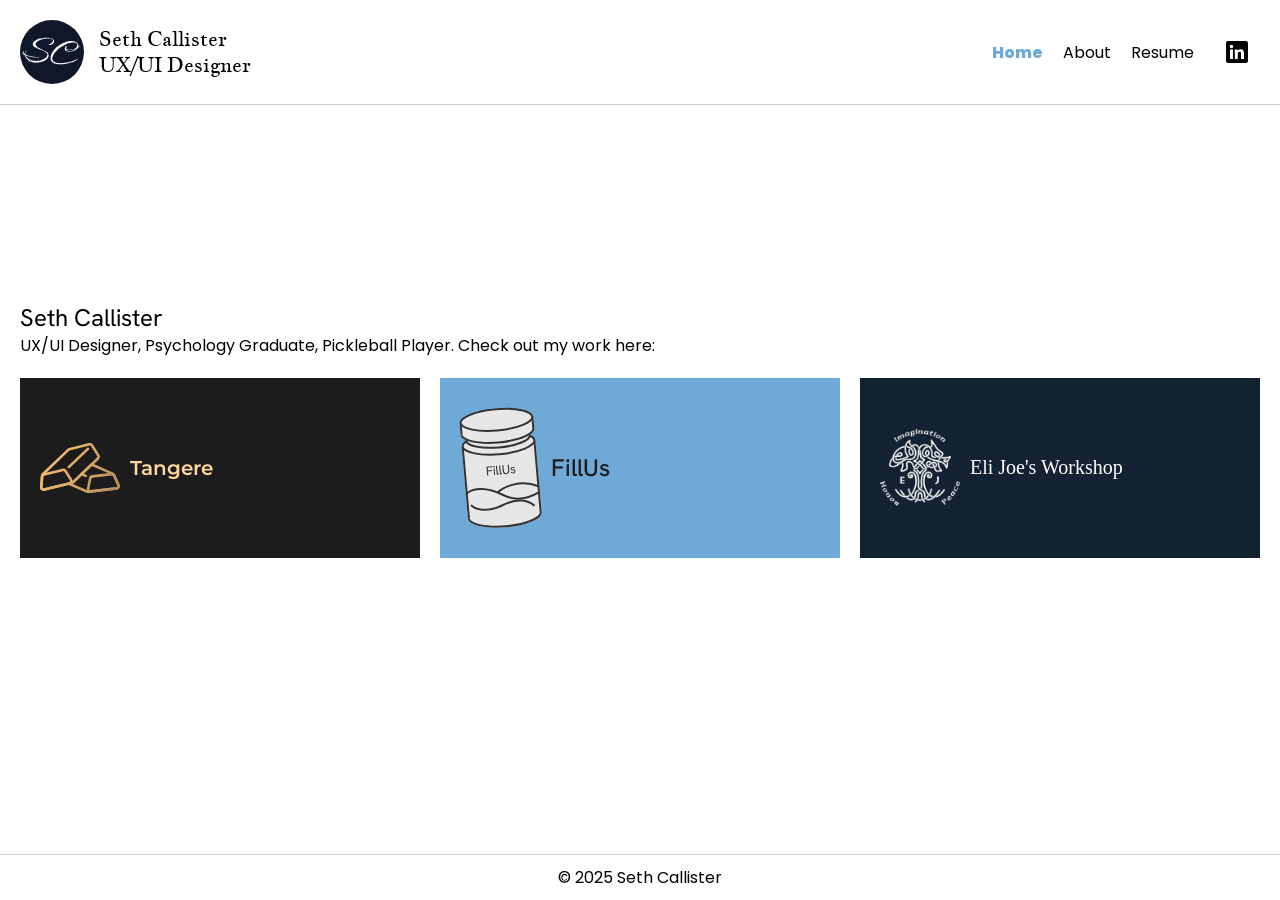
==== index.html @ 8375b160 "fillus update" ====
<!DOCTYPE html>
<html lang="en">
<head>
  <meta charset="UTF-8">
  <meta name="viewport" content="width=device-width, initial-scale=1.0">
  <title>Seth Callister, UX Designer</title>
  <link rel="stylesheet" href="style.css">
  <link rel="preconnect" href="https://fonts.googleapis.com">
  <link rel="preconnect" href="https://fonts.gstatic.com" crossorigin>
  <link href="https://fonts.googleapis.com/css2?family=Atkinson+Hyperlegible:ital,wght@0,400;0,700;1,400;1,700&family=Hanken+Grotesk:ital,wght@0,100..900;1,100..900&family=IM+Fell+English:ital@0;1&family=Jacques+Francois&family=Montserrat:ital,wght@0,100..900;1,100..900&family=Poppins:ital,wght@0,100;0,200;0,300;0,400;0,500;0,600;0,700;0,800;0,900;1,100;1,200;1,300;1,400;1,500;1,600;1,700;1,800;1,900&display=swap" rel="stylesheet">
</head>
<body>
  <header>
    <div id="workmark">
      <a href="index.html"><img src="assets/logo.svg" alt="Seth Callister Logo" class="logo"></a>
      <h1>Seth Callister<br>UX/UI Designer</h1>
    </div>
    
    <nav>
      <ul>
        <li><a href="index.html" id="active">Home</a></li>
        <li><a href="about.html">About</a></li>
        <li><a href="assets/resume.pdf">Resume</a></li>
        <li><a href="https://www.linkedin.com/in/seth-callister/"><img src="assets/linkedin.svg" alt="LinkedIn"></a></li>
      </ul>
      <img src="assets/hamburg.svg" alt="Menu" id="menu">
    </nav>
  </header>

  <main id="home-main">
    <section>
      <h2>Seth Callister</h2>
      <p>UX/UI Designer, Psychology Graduate, Pickleball Player. Check out my work here:</p>  
    </section>
    <section id="card-container">
      <a href="tangere.html" class="card"><img src="assets/tangere-gold.svg" alt="Tangere Logo">Tangere</a>
      <a href="fillus.html" class="card"><img src="assets/fillus.svg" alt="FillUs Logo">FillUs</a>
      <a href="ejw.html" class="card"><img src="assets/ejw-white.webp" width=80 alt="Eli Joe's Workshop Logo">Eli Joe's Workshop</a>
    </section>
  </main>

  <footer>
    <p>&copy; 2025 Seth Callister</p>
  </footer>
  <script src="script.js"></script>
</body>
</html>
---- style.css ----
body{
  margin: 0;
  padding: 0;
  font-family: "Poppins", sans-serif;
  display: flex;
  flex-direction: column;
  min-height: 100vh;
}

header{
  padding: 20px;
  display: flex;
  justify-content: space-between;
  align-items: center;
  border-bottom: 1px solid #ccc;
}
#workmark{
  display: flex;
  align-items: center;
  gap: 15px;
}
nav ul {
  display: none;
}
nav img{
  padding: 8px;
}
main{
  padding: 20px;
  flex: 1;
}

h1,h2,h3,h4,h5,h6{
  font-family: "Jacques Francois", serif;
  font-weight: 400;
  margin: 0;
}
h1{
  font-size: 20px;
}
p{
  margin: 0;
}
a {
  margin: 0;
  color: #000;
  text-decoration: none;
}
a img{
  display: block;
}
ul {
  margin: 0;
}

#card-container{
  display: flex;
  flex-direction: column;
  gap: 20px;
  margin: 20px 0;
}
a.card {
  margin: 0;
}
.card{
  display: flex;
  align-items: center;
  gap: 10px;
  height: 140px;
  padding: 20px;

}
.card:nth-child(1){
  background-color: #1C1C1C;
  color: #FFD89A;
  font-family: "Montserrat", sans-serif; 
  font-size: 20px;
  font-weight: 600;
}
.card:nth-child(2){
  background-color: #6FA9D6;
  color: #1C1C1C;
  font-family: "Hanken Grotesk", sans-serif;
  font-size: 24px;
  font-weight: 500;
}
.card:nth-child(2) img{
  transform: rotate(-5deg); 
}
.card:nth-child(3){
  background-color: rgb(19, 34, 50);
  color: #fff;
  font-family: "IM Fell English", serif;
  font-size: 20px;
}
.card:hover{
  box-shadow: 8px 8px 15px rgba(0, 0, 0, 0.3);
  transform: translate(-5px, -5px);
  transition: all 0.3s ease;
  filter: brightness(1.1);
}

footer {
  padding: 10px;
  border-top: 1px solid #ccc;
  display: flex;
  justify-content: center;
}

@media (min-width: 900px) { /* DESKTOP */
  #home-main{
    display: flex;
    flex-direction: column;
    justify-content: center;
    padding-bottom: 100px;
  }
  #card-container {
    flex-direction: row;
  }
  .card{
      flex: 1;
  }
  #menu{
    display: none;
  }
  nav ul{
    display: flex;
    align-items: center;
    gap: 20px;
  }
  #active{
    color: #6FA9D6;
    font-weight: 800;
  }
  nav ul li {
    list-style-type: none;
  }
  nav ul li a:hover{
    color: #6FA9D6;
  }
}

/* TANGERE */
#tangere-main{
  background-color: #1C1C1C;
  color: #fff;
  font-family: "Poppins", sans-serif;
  padding-bottom: 60px;
}
#tangere-wrapper{
  display: flex;
  flex-direction: column;
  gap: 20px;
  max-width: 400px;
  margin: 0 auto;
}

#tangere-banner{
  display: flex;
  align-items: center;
  gap: 10px;
  color: #FFD89A;
  font-family: "Montserrat", sans-serif;
  font-size: 20px;
  font-weight: 600;
  padding: 20px 0;
}

.tangere-content{
  padding: 15px;
  display: flex;
  flex-direction: column;
  gap: 10px;
  background-color: #2E2D2C;
  border-radius: 0px 20px 20px 20px;
}
.tangere-content strong{
  font-weight: 700;
  color: #FFD89A;
}
.tangere-content h2{
  font-weight: 700;
  color: #FFD89A;
  font-family: "Poppins", sans-serif;
  font-size: 20px;
}
.tangere-content-head{
  display: flex;
  gap: 5px;
  align-items: center;
}

.tangere-big{
  padding: 30px;
  display: flex;
  flex-direction: column;
  gap: 15px;
  text-align: center;
  color: #3e3e3e;
  background-color: #F0E6D4;
  border-radius: 0px 20px 20px 20px;
}
.tangere-big h3{
  font-size: 36px;
  font-family: 'Montserrat', sans-serif;
  color: #888;
}

/* EJW */
#ejw-main{
  background-color: #1e1e1e;
}
#ejw-wrapper{
  display: flex;
  flex-direction: column;
  gap: 40px;
  max-width: 75%;
  margin: 40px auto;
}

/* FillUs */
#fillus-main{
  background-color: #FAFAF8;
  font-family: "Atkinson Hyperlegible", sans-serif;
}
#fillus-main h1,h2,h3,h4,h5,h6{
  font-family: 'Hanken Grotesk', sans-serif;
}
#fillus-main h1{
  font-size: 32px;
}
#fillus-main ul{
  padding: 0 20px;
}

#fillus-wrapper{
  display: flex;
  flex-direction: column;
  align-items: center;
}
#fillus-wrapper section{
  margin: 0 auto 20px auto;
  padding: 20px;
  background-color: #E0E5EC;
  border-radius: 20px;

  display: flex;
  flex-direction: column;
  gap: 10px;

  width: 600px;
}

#fillus-header{
  display: flex;
  flex-direction: row;
  align-items: center;
  gap: 20px;
  margin-bottom: 20px;
}
#fillus-header img{
  transform: rotate(-5deg);
}
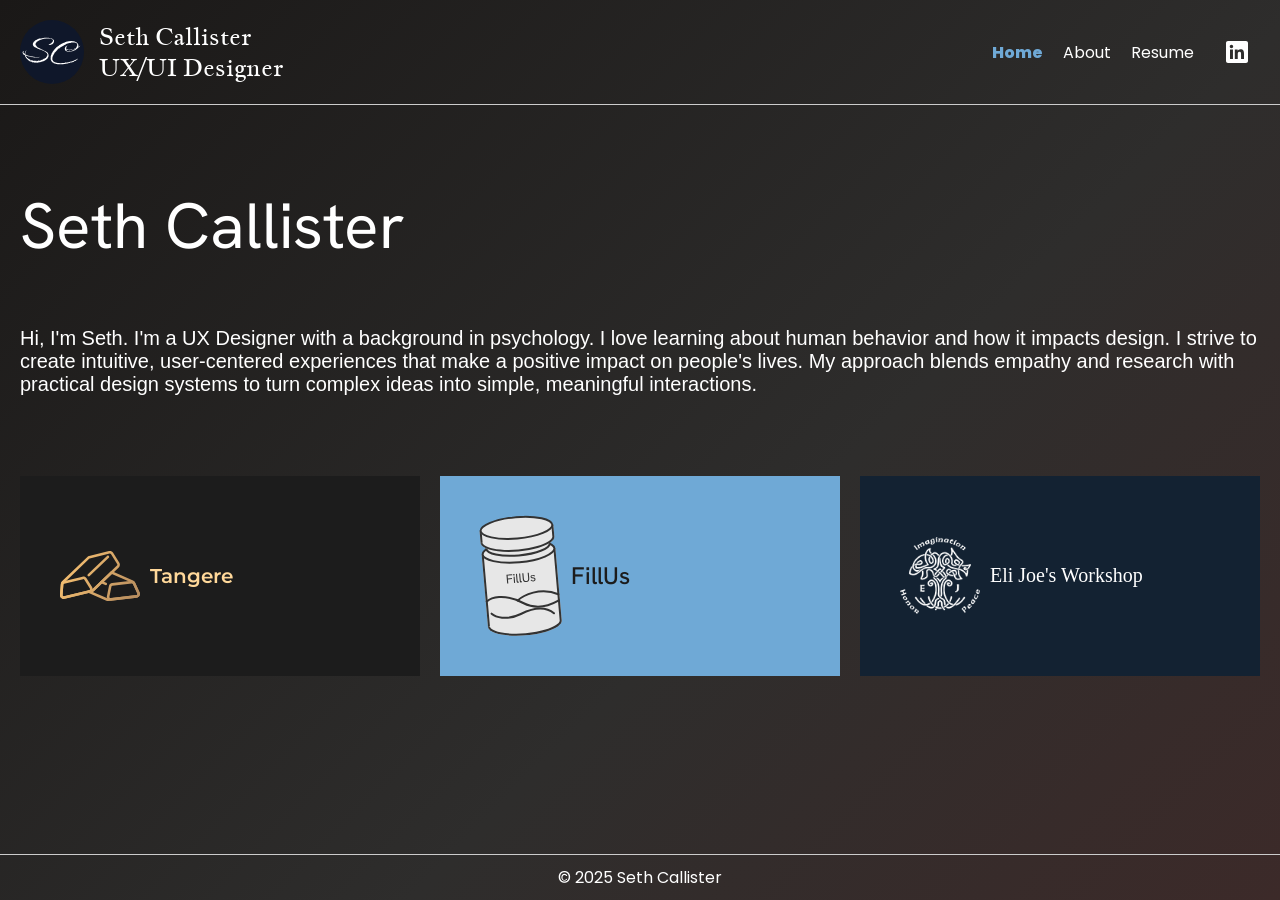
==== commit f4179ad8: "dark mode big update into dark mode" ====
--- a/index.html
+++ b/index.html
@@ -11,27 +11,27 @@
 </head>
 <body>
   <header>
-    <div id="workmark">
-      <a href="index.html"><img src="assets/logo.svg" alt="Seth Callister Logo" class="logo"></a>
-      <h1>Seth Callister<br>UX/UI Designer</h1>
+    <div id="head-wrapper">
+      <div id="workmark">
+        <a href="index.html"><img src="assets/logo.svg" alt="Seth Callister Logo" class="logo"></a>
+        <h1>Seth Callister<br>UX/UI Designer</h1>
+      </div>
+      
+      <nav>
+        <ul>
+          <li><a href="index.html" id="active">Home</a></li>
+          <li><a href="about.html">About</a></li>
+          <li><a href="assets/scallister-resume.pdf" target="_blank">Resume</a></li>
+          <li><a href="https://www.linkedin.com/in/seth-callister/"><img src="assets/linkedin.svg" alt="LinkedIn"></a></li>
+        </ul>
+        <img src="assets/hamburg.svg" alt="Menu" id="menu">
+      </nav>
     </div>
-    
-    <nav>
-      <ul>
-        <li><a href="index.html" id="active">Home</a></li>
-        <li><a href="about.html">About</a></li>
-        <li><a href="assets/resume.pdf">Resume</a></li>
-        <li><a href="https://www.linkedin.com/in/seth-callister/"><img src="assets/linkedin.svg" alt="LinkedIn"></a></li>
-      </ul>
-      <img src="assets/hamburg.svg" alt="Menu" id="menu">
-    </nav>
   </header>
 
   <main id="home-main">
-    <section>
-      <h2>Seth Callister</h2>
-      <p>UX/UI Designer, Psychology Graduate, Pickleball Player. Check out my work here:</p>  
-    </section>
+    <h2>Seth Callister</h2>
+    <p>Hi, I'm Seth. I'm a UX Designer with a background in psychology. I love learning about human behavior and how it impacts design. I strive to create intuitive, user-centered experiences that make a positive impact on people's lives. My approach blends empathy and research with practical design systems to turn complex ideas into simple, meaningful interactions.</p>
     <section id="card-container">
       <a href="tangere.html" class="card"><img src="assets/tangere-gold.svg" alt="Tangere Logo">Tangere</a>
       <a href="fillus.html" class="card"><img src="assets/fillus.svg" alt="FillUs Logo">FillUs</a>
--- a/style.css
+++ b/style.css
@@ -5,14 +5,21 @@
   display: flex;
   flex-direction: column;
   min-height: 100vh;
+
+  background: linear-gradient(135deg, #1A1817 0%, #2E2D2C 60%, #3C2A29 100%);
+  color: #fff;
 }
 
 header{
+  border-bottom: 1px solid #ccc;
+}
+#head-wrapper{
   padding: 20px;
   display: flex;
   justify-content: space-between;
   align-items: center;
-  border-bottom: 1px solid #ccc;
+  max-width: 1720px;
+  margin: 0 auto;
 }
 #workmark{
   display: flex;
@@ -21,6 +28,9 @@
 }
 nav ul {
   display: none;
+}
+nav ul li a{
+  color: #fff;
 }
 nav img{
   padding: 8px;
@@ -35,8 +45,8 @@
   font-weight: 400;
   margin: 0;
 }
-h1{
-  font-size: 20px;
+h1,h2{
+  font-size: 24px;
 }
 p{
   margin: 0;
@@ -53,6 +63,20 @@
   margin: 0;
 }
 
+#home-main{
+  display: flex;
+  flex-direction: column;
+  gap: 60px;
+  max-width: 1720px;
+  margin: 0 auto;
+}
+#home-main h2{
+  font-size: 64px;
+}
+#home-main p{
+  font-size: 20px;
+  font-weight: 300;
+}
 #card-container{
   display: flex;
   flex-direction: column;
@@ -66,8 +90,8 @@
   display: flex;
   align-items: center;
   gap: 10px;
-  height: 140px;
-  padding: 20px;
+  height: 200px;
+  padding: 0 40px;
 
 }
 .card:nth-child(1){
@@ -210,18 +234,43 @@
 #ejw-main{
   background-color: #1e1e1e;
 }
+#ejw-main h1 {
+  color: #8e4a49;
+  font-family:'IM Fell English', serif;
+  font-size: 36px;
+}
+#ejw-main h2{
+  color: #8e4a49;
+  font-family:'Montserrat', sans-serif;
+  font-size: 24px;
+}
+#ejw-main p{
+  font-family: 'Montserrat', sans-serif;
+  font-size: 16px;
+}
 #ejw-wrapper{
   display: flex;
   flex-direction: column;
-  gap: 40px;
-  max-width: 75%;
+  gap: 60px;
+  max-width: 1720px;
   margin: 40px auto;
+}
+#ejw-wrapper section{
+  display: flex;
+  flex-direction: column;
+  gap: 20px;
+}
+.section-title{
+  display: flex;
+  align-items: center;
+  gap: 10px;
 }
 
 /* FillUs */
 #fillus-main{
   background-color: #FAFAF8;
   font-family: "Atkinson Hyperlegible", sans-serif;
+  color: #333;
 }
 #fillus-main h1,h2,h3,h4,h5,h6{
   font-family: 'Hanken Grotesk', sans-serif;
@@ -256,8 +305,13 @@
   flex-direction: row;
   align-items: center;
   gap: 20px;
-  margin-bottom: 20px;
+  margin: 20px 0 40px;
 }
 #fillus-header img{
   transform: rotate(-5deg);
+}
+
+#about-main{
+  max-width: 1720px;
+  margin: 0 auto;
 }
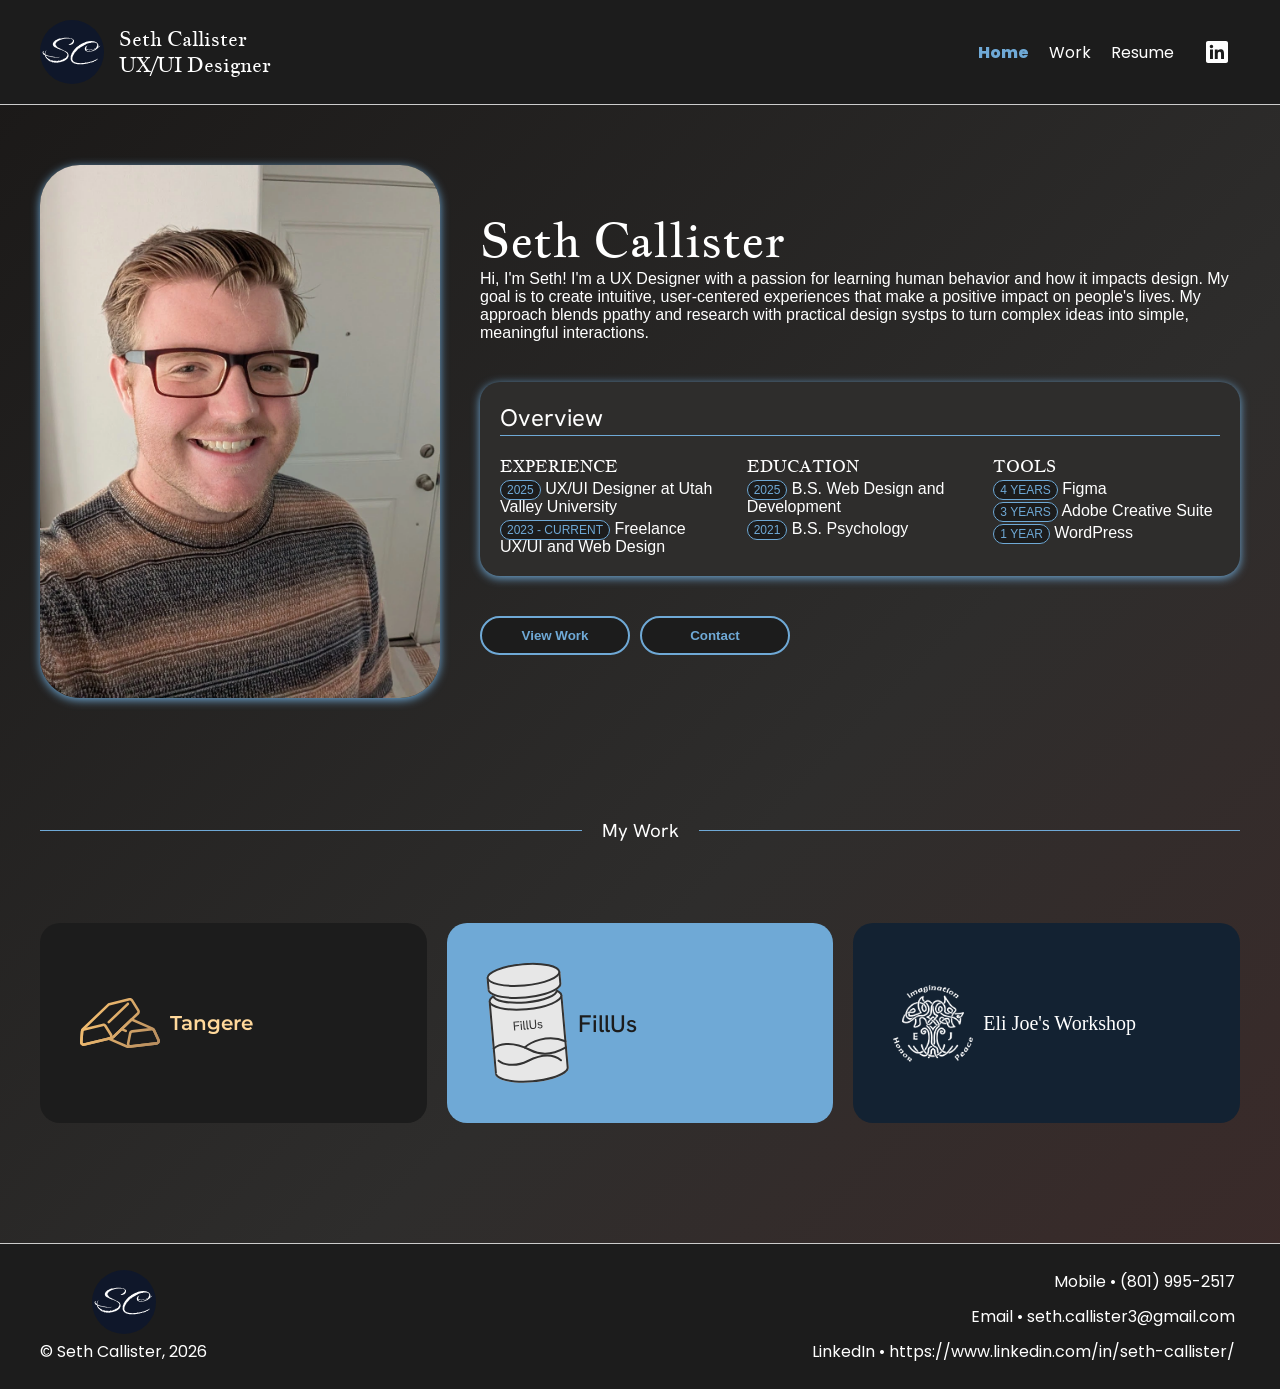
==== commit e272de23: "Redesign homepage, add assets, and update pages Remove old about.html and add site assets (favicon.i" ====
--- a/index.html
+++ b/index.html
@@ -4,6 +4,8 @@
   <meta charset="UTF-8">
   <meta name="viewport" content="width=device-width, initial-scale=1.0">
   <title>Seth Callister, UX Designer</title>
+  <link rel="icon" type="image/svg+xml" href="assets/logo.svg">
+  <link rel="icon" type="image/x-icon" href="assets/favicon.ico">
   <link rel="stylesheet" href="style.css">
   <link rel="preconnect" href="https://fonts.googleapis.com">
   <link rel="preconnect" href="https://fonts.gstatic.com" crossorigin>
@@ -14,13 +16,13 @@
     <div id="head-wrapper">
       <div id="workmark">
         <a href="index.html"><img src="assets/logo.svg" alt="Seth Callister Logo" class="logo"></a>
-        <h1>Seth Callister<br>UX/UI Designer</h1>
+        <p>Seth Callister<br>UX/UI Designer</p>
       </div>
       
       <nav>
         <ul>
           <li><a href="index.html" id="active">Home</a></li>
-          <li><a href="about.html">About</a></li>
+          <li><a href="#card-container">Work</a></li>
           <li><a href="assets/scallister-resume.pdf" target="_blank">Resume</a></li>
           <li><a href="https://www.linkedin.com/in/seth-callister/"><img src="assets/linkedin.svg" alt="LinkedIn"></a></li>
         </ul>
@@ -30,8 +32,43 @@
   </header>
 
   <main id="home-main">
-    <h2>Seth Callister</h2>
-    <p>Hi, I'm Seth. I'm a UX Designer with a background in psychology. I love learning about human behavior and how it impacts design. I strive to create intuitive, user-centered experiences that make a positive impact on people's lives. My approach blends empathy and research with practical design systems to turn complex ideas into simple, meaningful interactions.</p>
+    <div class="intro">
+      <img src="assets/seth.webp" alt="Seth Callister" id="seth-img">
+      <div id="intro-text-wrapper">
+        <h1>Seth Callister</h1>
+        <p>Hi, I'm Seth! I'm a UX Designer with a passion for learning human behavior and how it impacts design. My goal is to create intuitive, user-centered experiences that make a positive impact on people's lives. My approach blends ppathy and research with practical design systps to turn complex ideas into simple, meaningful interactions.</p>
+        <div id="overview">
+          <h2>Overview</h2>
+          <div id="overview-row">
+            <div class="overview-column">
+              <h3>Experience</h3>
+              <p><small>2025</small> UX/UI Designer at Utah Valley University</p>
+              <p><small>2023 - Current</small> Freelance UX/UI and Web Design</p>
+            </div>
+            <div class="overview-column">
+              <h3>Education</h3>
+              <p><small>2025</small> B.S. Web Design and Development</p>
+              <p><small>2021</small> B.S. Psychology</p>
+            </div>
+            <div class="overview-column">
+              <h3>Tools</h3>
+              <p><small>4 years</small> Figma</p>
+              <p><small>3 years</small> Adobe Creative Suite</p>
+              <p><small>1 year</small> WordPress</p>
+            </div>
+          </div>
+        </div>
+        <div id="buttons">
+          <button id="work-btn">View Work</button>
+          <button id="contact-btn">Contact</button>
+        </div>
+      </div>
+    </div>
+    <div id="divider">
+      <div class="line"></div>
+      <h3>My Work</h3>
+      <div class="line"></div>
+    </div>
     <section id="card-container">
       <a href="tangere.html" class="card"><img src="assets/tangere-gold.svg" alt="Tangere Logo">Tangere</a>
       <a href="fillus.html" class="card"><img src="assets/fillus.svg" alt="FillUs Logo">FillUs</a>
@@ -40,7 +77,17 @@
   </main>
 
   <footer>
-    <p>&copy; 2025 Seth Callister</p>
+    <div id="footer-wrapper">
+      <div id="footer-content">
+        <a href="index.html"><img src="assets/logo.svg" alt="Seth Callister Logo" class="logo"></a>
+        <p>&copy; Seth Callister, 2026</p>
+      </div>
+      <div id="footer-contact">
+          <p><a href="tel:+8019952517">Mobile &bull; (801) 995-2517</a></p>
+          <p><a href="mailto:seth.callister3@gmail.com">Email &bull; seth.callister3@gmail.com</a></p>
+          <p><a href="https://www.linkedin.com/in/seth-callister/">LinkedIn &bull; https://www.linkedin.com/in/seth-callister/</a>
+      </div>
+    </div>
   </footer>
   <script src="script.js"></script>
 </body>
--- a/style.css
+++ b/style.css
@@ -2,15 +2,15 @@
   margin: 0;
   padding: 0;
   font-family: "Poppins", sans-serif;
-  display: flex;
-  flex-direction: column;
-  min-height: 100vh;
-
   background: linear-gradient(135deg, #1A1817 0%, #2E2D2C 60%, #3C2A29 100%);
   color: #fff;
+  display: flex;
+  flex-direction: column;
+  min-height: 100vh;
 }
 
 header{
+  background-color: #1C1C1C;
   border-bottom: 1px solid #ccc;
 }
 #head-wrapper{
@@ -18,7 +18,7 @@
   display: flex;
   justify-content: space-between;
   align-items: center;
-  max-width: 1720px;
+  max-width: 1200px;
   margin: 0 auto;
 }
 #workmark{
@@ -26,6 +26,11 @@
   align-items: center;
   gap: 15px;
 }
+#workmark p{
+  font-size: 20px;
+  font-family: 'Jacques Francois', serif;
+}
+
 nav ul {
   display: none;
 }
@@ -40,16 +45,20 @@
   flex: 1;
 }
 
-h1,h2,h3,h4,h5,h6{
+h1, h2, h3, h4, h5, h6{
   font-family: "Jacques Francois", serif;
   font-weight: 400;
   margin: 0;
 }
-h1,h2{
-  font-size: 24px;
+h1{
+  font-size: 48px;
 }
 p{
   margin: 0;
+}
+img{
+  max-width: 100%;
+  height: auto;
 }
 a {
   margin: 0;
@@ -63,19 +72,109 @@
   margin: 0;
 }
 
+/* HOME */
 #home-main{
-  display: flex;
-  flex-direction: column;
-  gap: 60px;
-  max-width: 1720px;
-  margin: 0 auto;
-}
-#home-main h2{
-  font-size: 64px;
+  max-width: 1200px;
+  margin: 0 auto;
 }
 #home-main p{
+  font-size: 16px;
+  font-weight: 300;
+}
+
+.intro{
+  padding: 40px 0 60px;
+  display: flex;
+  flex-direction: column;
+  align-items: center;
+  gap: 40px;
+}
+#seth-img{
+  max-width: 400px;
+  width: 100%;
+  height: auto;
+  border-radius: 40px;
+  box-shadow: 
+    0px 2px 10px #6FA9D6;
+}
+#intro-text-wrapper{
+  display: flex;
+  flex-direction: column;
+}
+#overview{
+  margin: 40px 0;
+  padding: 20px;
+  background-color: #2E2D2C;
+  border-radius: 20px;
+  box-shadow: 
+    0px 2px 10px #6FA9D6;
+}
+#overview h2{
+  margin-bottom: 20px;
+  padding-bottom: 2px;
+  border-bottom: 1px solid #6FA9D6;
+}
+#overview h3{
+  font-family: "Jacques Francois", serif;
+  font-size: 16px;
+  text-transform: uppercase;
+}
+#overview-row{
+  display: flex;
+  gap: 20px;
+}
+.overview-column{
+  flex: 1;
+  display: flex;
+  flex-direction: column;
+  gap: 4px;
+}
+#overview small{
+  font-size: 12px;
+  text-transform: uppercase;
+  border: 1px solid #6FA9D6;
+  background-color: #1C1C1C;
+  color: #6FA9D6;
+  padding: 2px 6px;
+  border-radius: 10px;
+}
+#buttons{
+  display: flex;
+  justify-content: center;
+  gap: 10px;
+}
+#intro-text-wrapper button{
+  width: 150px;
+  padding: 10px;
+  border: none;
+  border-radius: 20px;
+  border: 2px solid #6FA9D6;
+  background-color: #1C1C1C;
+  color: #6FA9D6;
+  font-weight: 600;
+  cursor: pointer;
+}
+#intro-text-wrapper button:hover{
+  background-color: #6FA9D6;
+  color: #1C1C1C;
+  transition: all 0.3s ease;
+}
+#divider{
+  display: flex;
+  align-items: center;
+  gap: 20px;
+  margin: 60px 0;
+}
+#divider h4{
+  font-family: "Jacques Francois", serif;
   font-size: 20px;
-  font-weight: 300;
+  font-weight: 400;
+  color: #fff;
+}
+.line{
+  flex: 1;
+  height: 1px;
+  background-color: #6FA9D6;
 }
 #card-container{
   display: flex;
@@ -92,7 +191,8 @@
   gap: 10px;
   height: 200px;
   padding: 0 40px;
-
+  transition: all 0.3s ease;
+    border-radius: 20px;
 }
 .card:nth-child(1){
   background-color: #1C1C1C;
@@ -118,18 +218,35 @@
   font-size: 20px;
 }
 .card:hover{
-  box-shadow: 8px 8px 15px rgba(0, 0, 0, 0.3);
+  box-shadow: 
+    2px 2px 10px #6FA9D6;
   transform: translate(-5px, -5px);
   transition: all 0.3s ease;
   filter: brightness(1.1);
 }
 
 footer {
-  padding: 10px;
   border-top: 1px solid #ccc;
-  display: flex;
+  background-color: #1C1C1C;
+  padding: 20px;
+  text-align: center;
+}
+#footer-content{
+  display: flex;
+  flex-direction: column;
   justify-content: center;
-}
+  align-items: center;
+  gap: 5px;
+}
+#footer-contact{ 
+  margin: 20px 0;
+}
+#footer-contact p{
+  padding: 5px;
+}
+#footer-contact a{
+    color: #fff; 
+  }
 
 @media (min-width: 900px) { /* DESKTOP */
   #home-main{
@@ -138,6 +255,9 @@
     justify-content: center;
     padding-bottom: 100px;
   }
+  .intro{
+    flex-direction: row;
+  }
   #card-container {
     flex-direction: row;
   }
@@ -162,6 +282,27 @@
   nav ul li a:hover{
     color: #6FA9D6;
   }
+  #buttons{ 
+  justify-content: start;
+  }
+  #footer-wrapper{
+  max-width: 1200px;
+  margin: 0 auto;
+  display: flex;
+  align-items: center;
+  justify-content: space-between;
+  gap: 10px;
+  }
+  #footer-contact{
+    margin: 0;
+  }
+  #footer-contact p{
+    text-align: right;
+  }
+  #footer-contact a:hover{
+    color: #6FA9D6;
+    transition: all 0.3s ease;
+  }
 }
 
 /* TANGERE */
@@ -169,13 +310,13 @@
   background-color: #1C1C1C;
   color: #fff;
   font-family: "Poppins", sans-serif;
-  padding-bottom: 60px;
+  padding-bottom: 100px;
 }
 #tangere-wrapper{
   display: flex;
   flex-direction: column;
-  gap: 20px;
-  max-width: 400px;
+  gap: 24px;
+  max-width: 640px;
   margin: 0 auto;
 }
 
@@ -185,13 +326,13 @@
   gap: 10px;
   color: #FFD89A;
   font-family: "Montserrat", sans-serif;
-  font-size: 20px;
+  font-size: 40px;
   font-weight: 600;
-  padding: 20px 0;
+  padding: 40px 0;
 }
 
 .tangere-content{
-  padding: 15px;
+  padding: 25px;
   display: flex;
   flex-direction: column;
   gap: 10px;
@@ -215,10 +356,11 @@
 }
 
 .tangere-big{
-  padding: 30px;
-  display: flex;
-  flex-direction: column;
-  gap: 15px;
+  margin: 40px 0;
+  padding: 60px;
+  display: flex;
+  flex-direction: column;
+  gap: 24px;
   text-align: center;
   color: #3e3e3e;
   background-color: #F0E6D4;
@@ -229,6 +371,12 @@
   font-family: 'Montserrat', sans-serif;
   color: #888;
 }
+.tangere-img-wrapper{
+  display: flex;
+  flex-direction: column;
+  gap: 15px;
+  margin: 40px 0;
+}
 
 /* EJW */
 #ejw-main{
@@ -248,11 +396,21 @@
   font-family: 'Montserrat', sans-serif;
   font-size: 16px;
 }
+#ejw-main a{
+  color: white;
+  font-family: 'Montserrat', sans-serif;
+  font-size: 16px;
+  font-weight: 600;
+}
+#ejw-main a:hover{
+  color: #8e4a49;
+  transition: all 0.3s ease;
+}
 #ejw-wrapper{
   display: flex;
   flex-direction: column;
   gap: 60px;
-  max-width: 1720px;
+  max-width: 1200px;
   margin: 40px auto;
 }
 #ejw-wrapper section{
@@ -271,6 +429,7 @@
   background-color: #FAFAF8;
   font-family: "Atkinson Hyperlegible", sans-serif;
   color: #333;
+  padding-bottom: 100px;
 }
 #fillus-main h1,h2,h3,h4,h5,h6{
   font-family: 'Hanken Grotesk', sans-serif;
@@ -282,36 +441,41 @@
   padding: 0 20px;
 }
 
-#fillus-wrapper{
-  display: flex;
-  flex-direction: column;
-  align-items: center;
-}
-#fillus-wrapper section{
-  margin: 0 auto 20px auto;
-  padding: 20px;
-  background-color: #E0E5EC;
-  border-radius: 20px;
-
-  display: flex;
-  flex-direction: column;
-  gap: 10px;
-
-  width: 600px;
-}
-
-#fillus-header{
-  display: flex;
-  flex-direction: row;
-  align-items: center;
-  gap: 20px;
-  margin: 20px 0 40px;
+#fillus-banner{
+  display: flex;
+  align-items: center;
+  gap: 10px;
+  font-size: 40px;
+  font-weight: 600;
+  padding: 40px 25px;
 }
 #fillus-header img{
   transform: rotate(-5deg);
 }
 
+#fillus-wrapper{
+  display: flex;
+  flex-direction: column;
+  gap: 24px;
+  max-width: 640px;
+  margin: 0 auto;
+}
+.fillus-content{
+  background-color: #E0E5EC;
+  padding: 25px;
+  border-radius: 20px;
+  display: flex;
+  flex-direction: column;
+  gap: 10px;
+}
+
 #about-main{
   max-width: 1720px;
   margin: 0 auto;
+}
+
+/* ABOUT */
+#about-main{
+  max-width: 1200px;
+  margin: 0 auto;
 }
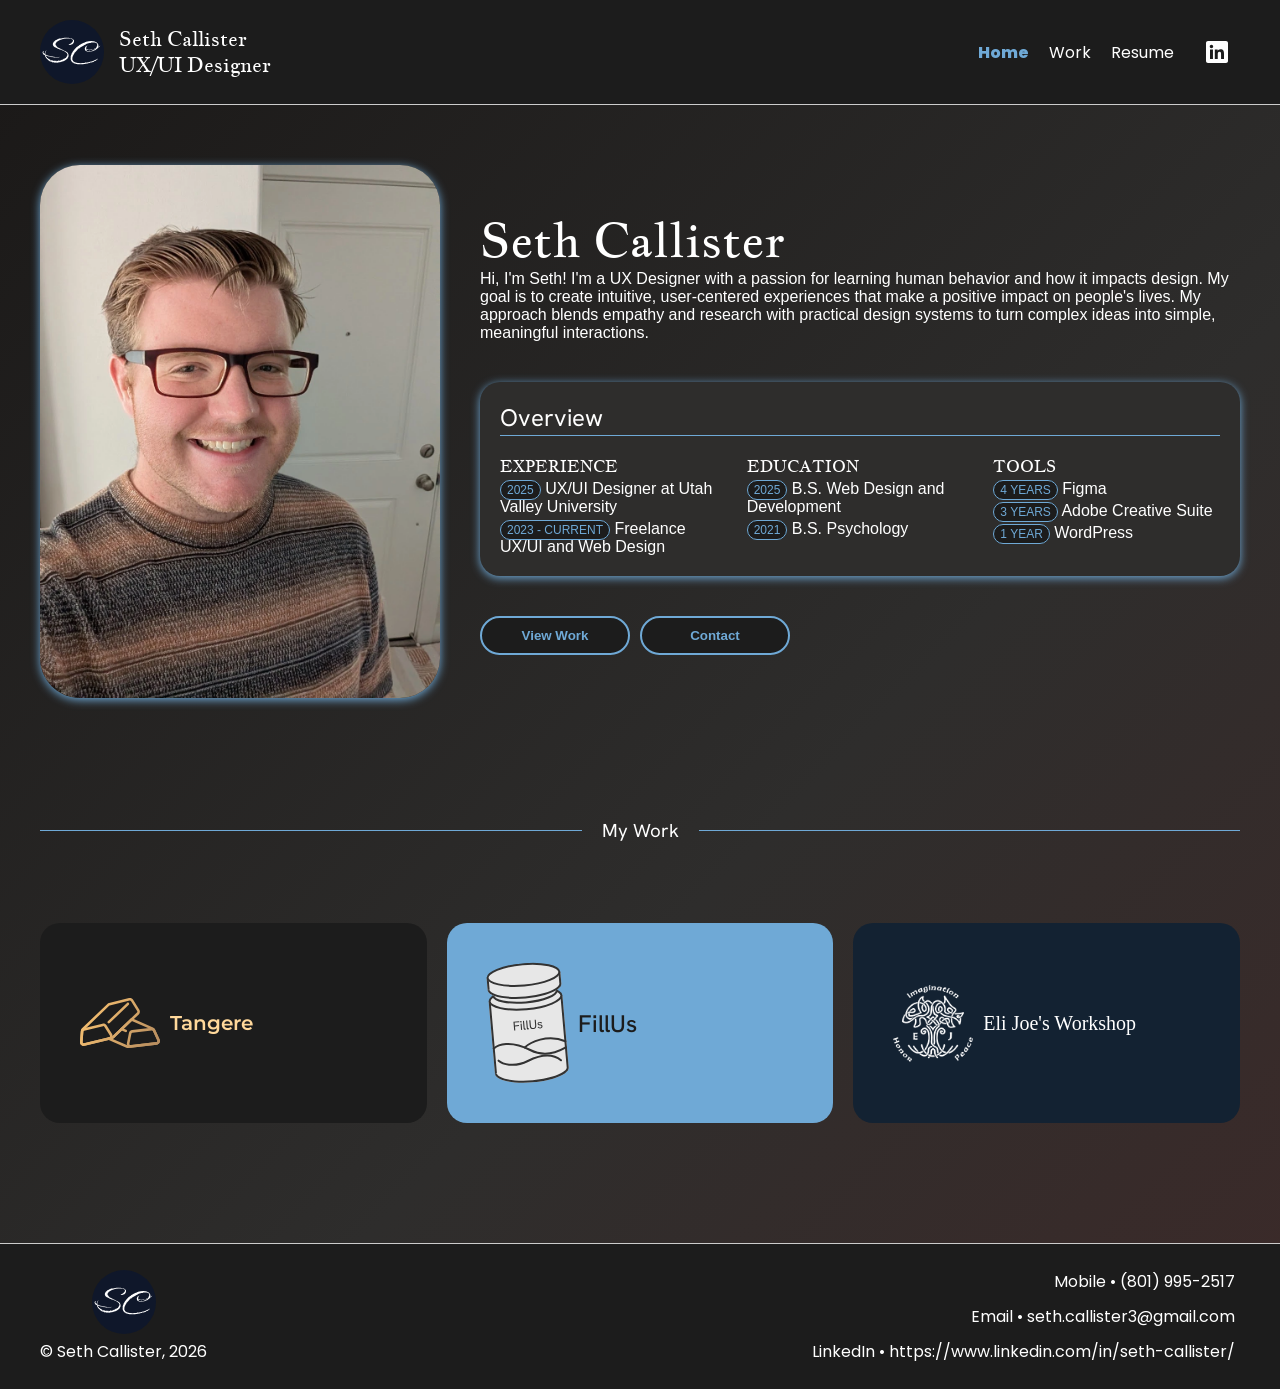
==== commit 76beebc3: "Update resume PDF and site assets Regenerate assets/scallister-resume.pdf with embedded XMP metadata" ====
--- a/index.html
+++ b/index.html
@@ -36,7 +36,7 @@
       <img src="assets/seth.webp" alt="Seth Callister" id="seth-img">
       <div id="intro-text-wrapper">
         <h1>Seth Callister</h1>
-        <p>Hi, I'm Seth! I'm a UX Designer with a passion for learning human behavior and how it impacts design. My goal is to create intuitive, user-centered experiences that make a positive impact on people's lives. My approach blends ppathy and research with practical design systps to turn complex ideas into simple, meaningful interactions.</p>
+        <p>Hi, I'm Seth! I'm a UX Designer with a passion for learning human behavior and how it impacts design. My goal is to create intuitive, user-centered experiences that make a positive impact on people's lives. My approach blends empathy and research with practical design systems to turn complex ideas into simple, meaningful interactions.</p>
         <div id="overview">
           <h2>Overview</h2>
           <div id="overview-row">
--- a/style.css
+++ b/style.css
@@ -121,6 +121,7 @@
 }
 #overview-row{
   display: flex;
+  flex-direction: column;
   gap: 20px;
 }
 .overview-column{
@@ -282,6 +283,9 @@
   nav ul li a:hover{
     color: #6FA9D6;
   }
+  #overview-row{
+  flex-direction: row;
+  }
   #buttons{ 
   justify-content: start;
   }
@@ -474,8 +478,13 @@
   margin: 0 auto;
 }
 
-/* ABOUT */
-#about-main{
-  max-width: 1200px;
-  margin: 0 auto;
+/* HIGHLIGHT ANIMATION */
+.highlight {
+    animation: fadeHighlight .8s ease-out forwards;
+    border-radius: 4px;
+}
+
+@keyframes fadeHighlight {
+    from { background-color: #6FA9D6 }    /* change colour as desired */
+    to   { background-color: transparent; }
 }
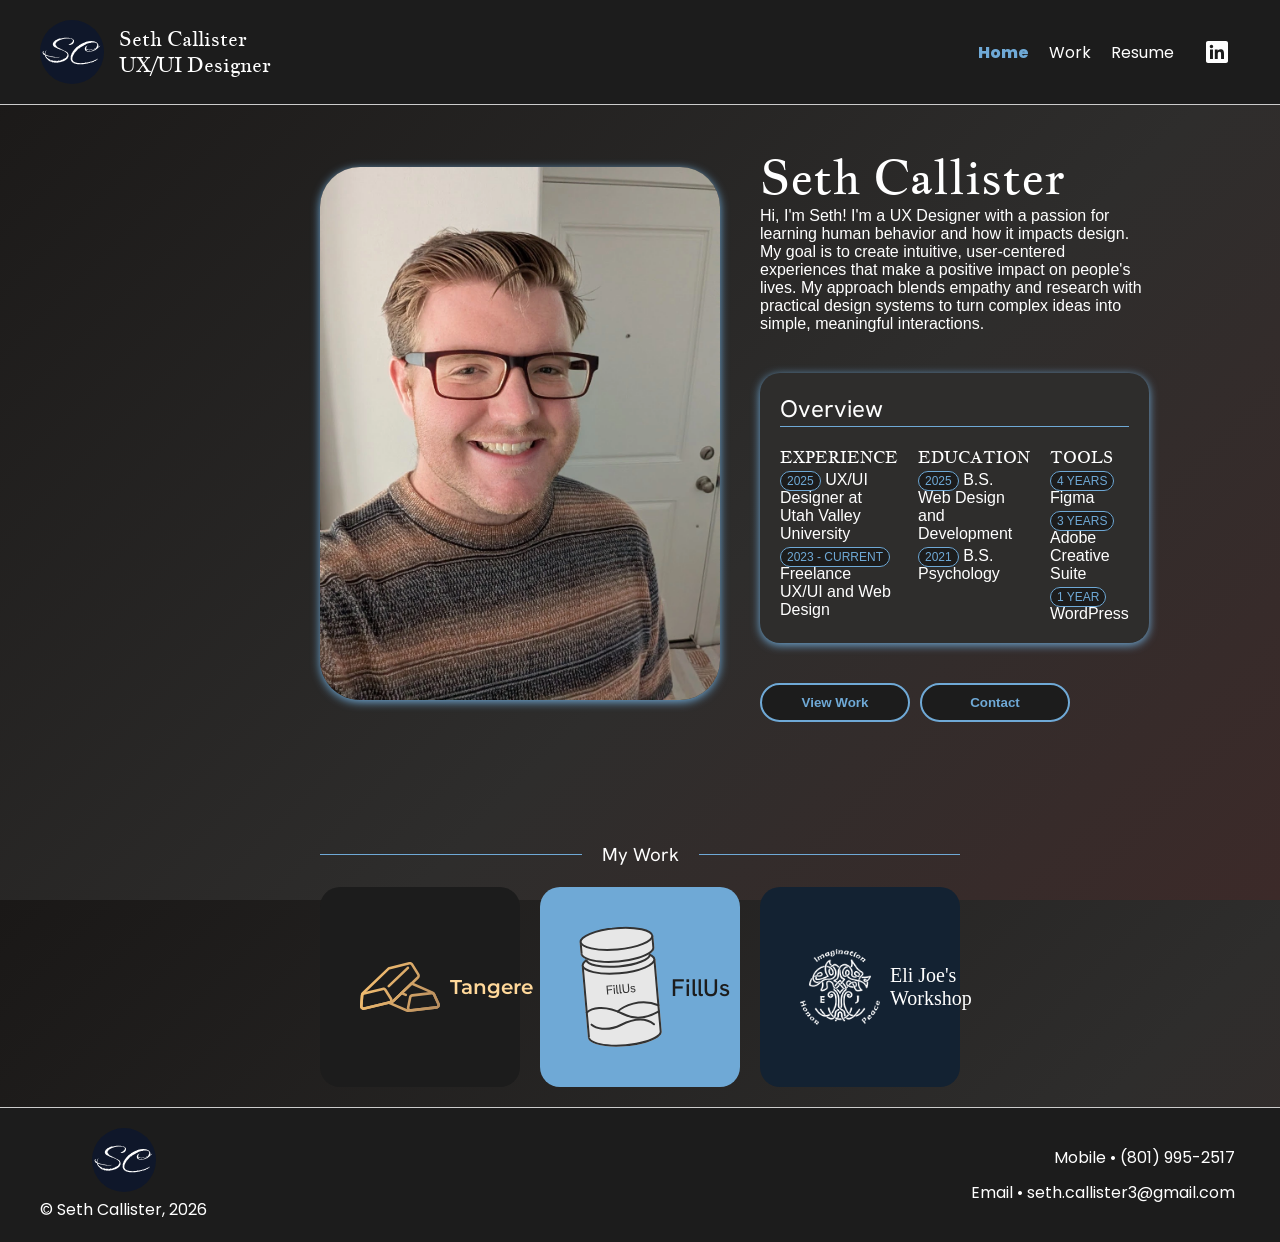
==== commit 4aa7c074: "made changes" ====
--- a/index.html
+++ b/index.html
@@ -59,8 +59,8 @@
           </div>
         </div>
         <div id="buttons">
-          <button id="work-btn">View Work</button>
-          <button id="contact-btn">Contact</button>
+          <button id="work-btn" onclick="handleNavClick(this.id)">View Work</button>
+          <button id="contact-btn" onclick="handleNavClick(this.id)">Contact</button>
         </div>
       </div>
     </div>
@@ -85,7 +85,6 @@
       <div id="footer-contact">
           <p><a href="tel:+8019952517">Mobile &bull; (801) 995-2517</a></p>
           <p><a href="mailto:seth.callister3@gmail.com">Email &bull; seth.callister3@gmail.com</a></p>
-          <p><a href="https://www.linkedin.com/in/seth-callister/">LinkedIn &bull; https://www.linkedin.com/in/seth-callister/</a>
       </div>
     </div>
   </footer>
--- a/style.css
+++ b/style.css
@@ -6,12 +6,15 @@
   color: #fff;
   display: flex;
   flex-direction: column;
-  min-height: 100vh;
+  height: 100vh;
+  box-sizing: border-box;
+  overflow: hidden;
 }
 
 header{
   background-color: #1C1C1C;
   border-bottom: 1px solid #ccc;
+  box-sizing: border-box;
 }
 #head-wrapper{
   padding: 20px;
@@ -41,8 +44,8 @@
   padding: 8px;
 }
 main{
-  padding: 20px;
   flex: 1;
+  box-sizing: border-box;
 }
 
 h1, h2, h3, h4, h5, h6{
@@ -74,7 +77,7 @@
 
 /* HOME */
 #home-main{
-  max-width: 1200px;
+  max-width: 50vw;
   margin: 0 auto;
 }
 #home-main p{
@@ -164,7 +167,7 @@
   display: flex;
   align-items: center;
   gap: 20px;
-  margin: 60px 0;
+  margin: 60px 0 0 0;
 }
 #divider h4{
   font-family: "Jacques Francois", serif;
@@ -231,6 +234,7 @@
   background-color: #1C1C1C;
   padding: 20px;
   text-align: center;
+  box-sizing: border-box;
 }
 #footer-content{
   display: flex;
@@ -254,7 +258,6 @@
     display: flex;
     flex-direction: column;
     justify-content: center;
-    padding-bottom: 100px;
   }
   .intro{
     flex-direction: row;
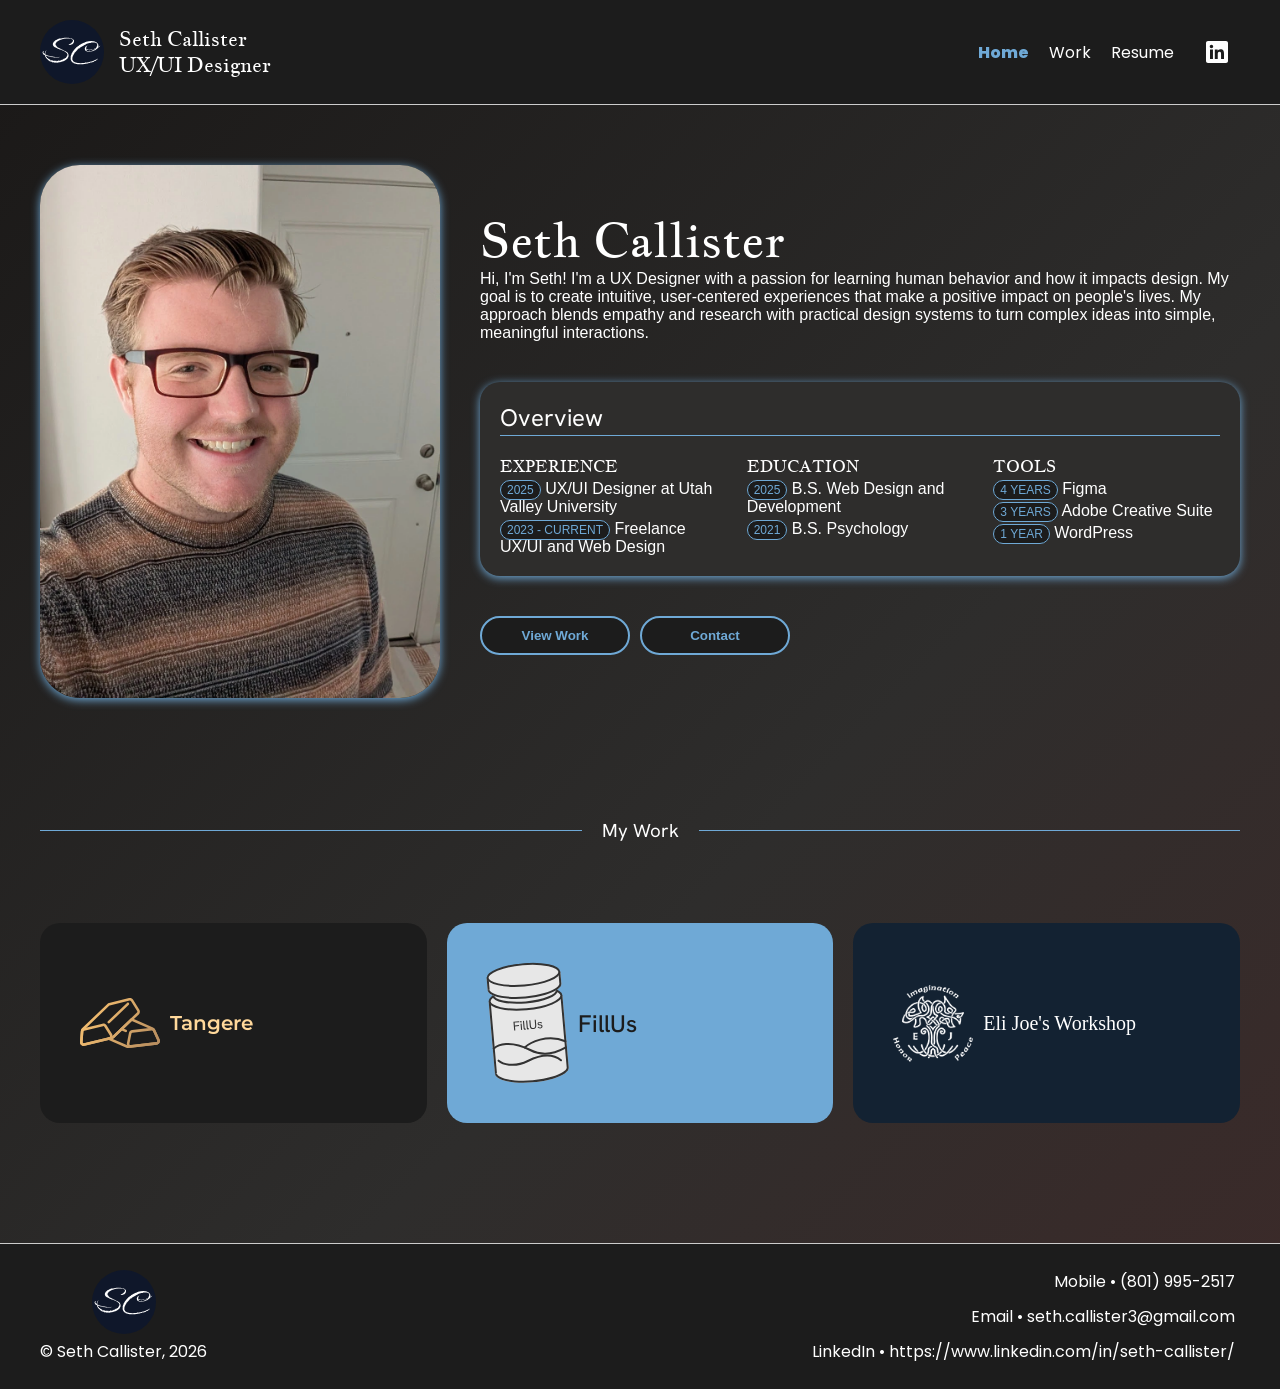
==== commit e112d224: "Revert "Merge pull request #1 from shoshonearnold/feature/shoshone-changes" This reverts commit 4612" ====
--- a/index.html
+++ b/index.html
@@ -59,8 +59,8 @@
           </div>
         </div>
         <div id="buttons">
-          <button id="work-btn" onclick="handleNavClick(this.id)">View Work</button>
-          <button id="contact-btn" onclick="handleNavClick(this.id)">Contact</button>
+          <button id="work-btn">View Work</button>
+          <button id="contact-btn">Contact</button>
         </div>
       </div>
     </div>
@@ -85,6 +85,7 @@
       <div id="footer-contact">
           <p><a href="tel:+8019952517">Mobile &bull; (801) 995-2517</a></p>
           <p><a href="mailto:seth.callister3@gmail.com">Email &bull; seth.callister3@gmail.com</a></p>
+          <p><a href="https://www.linkedin.com/in/seth-callister/">LinkedIn &bull; https://www.linkedin.com/in/seth-callister/</a>
       </div>
     </div>
   </footer>
--- a/style.css
+++ b/style.css
@@ -6,15 +6,12 @@
   color: #fff;
   display: flex;
   flex-direction: column;
-  height: 100vh;
-  box-sizing: border-box;
-  overflow: hidden;
+  min-height: 100vh;
 }
 
 header{
   background-color: #1C1C1C;
   border-bottom: 1px solid #ccc;
-  box-sizing: border-box;
 }
 #head-wrapper{
   padding: 20px;
@@ -44,8 +41,8 @@
   padding: 8px;
 }
 main{
+  padding: 20px;
   flex: 1;
-  box-sizing: border-box;
 }
 
 h1, h2, h3, h4, h5, h6{
@@ -77,7 +74,7 @@
 
 /* HOME */
 #home-main{
-  max-width: 50vw;
+  max-width: 1200px;
   margin: 0 auto;
 }
 #home-main p{
@@ -167,7 +164,7 @@
   display: flex;
   align-items: center;
   gap: 20px;
-  margin: 60px 0 0 0;
+  margin: 60px 0;
 }
 #divider h4{
   font-family: "Jacques Francois", serif;
@@ -234,7 +231,6 @@
   background-color: #1C1C1C;
   padding: 20px;
   text-align: center;
-  box-sizing: border-box;
 }
 #footer-content{
   display: flex;
@@ -258,6 +254,7 @@
     display: flex;
     flex-direction: column;
     justify-content: center;
+    padding-bottom: 100px;
   }
   .intro{
     flex-direction: row;
